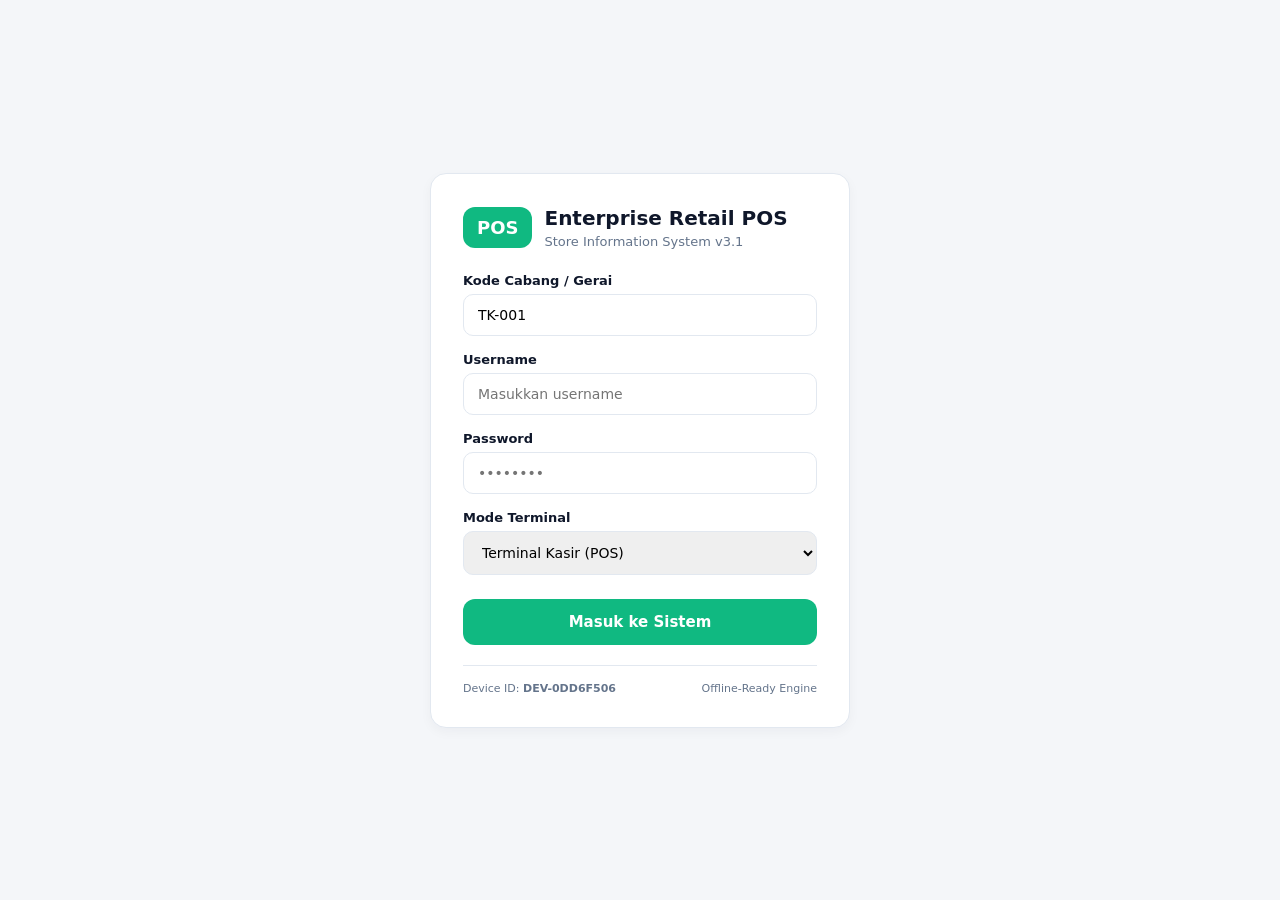
==== index.html @ 14ffc99a "feat: Add index.html for initial loading screen and service worker registration" ====
<!DOCTYPE html>
<html lang="id">
<head>
  <meta charset="UTF-8">
  <meta name="viewport" content="width=device-width, initial-scale=1.0">
  <meta http-equiv="refresh" content="0; url=login.html">
  <title>Enterprise Retail POS & SIS v3.1</title>
  <style>
    body {
      margin: 0;
      height: 100vh;
      display: flex;
      flex-direction: column;
      align-items: center;
      justify-content: center;
      background-color: #F4F6F9;
      color: #0F172A;
      font-family: 'Inter', system-ui, -apple-system, sans-serif;
    }
    .loader {
      width: 36px;
      height: 36px;
      border: 4px solid #E2E8F0;
      border-top-color: #2563EB;
      border-radius: 50%;
      animation: spin 0.8s linear infinite;
      margin-bottom: 14px;
    }
    @keyframes spin {
      to { transform: rotate(360deg); }
    }
    a {
      color: #2563EB;
      text-decoration: none;
      font-weight: 600;
    }
  </style>
  <script>
    if ('serviceWorker' in navigator) {
      navigator.serviceWorker.register('./sw.js').catch(() => {});
    }
    window.location.replace('login.html');
  </script>
</head>
<body>
  <div class="loader"></div>
  <div>Memuat sistem kasir... <a href="login.html">Lanjutkan ke Login</a></div>
</body>
</html>
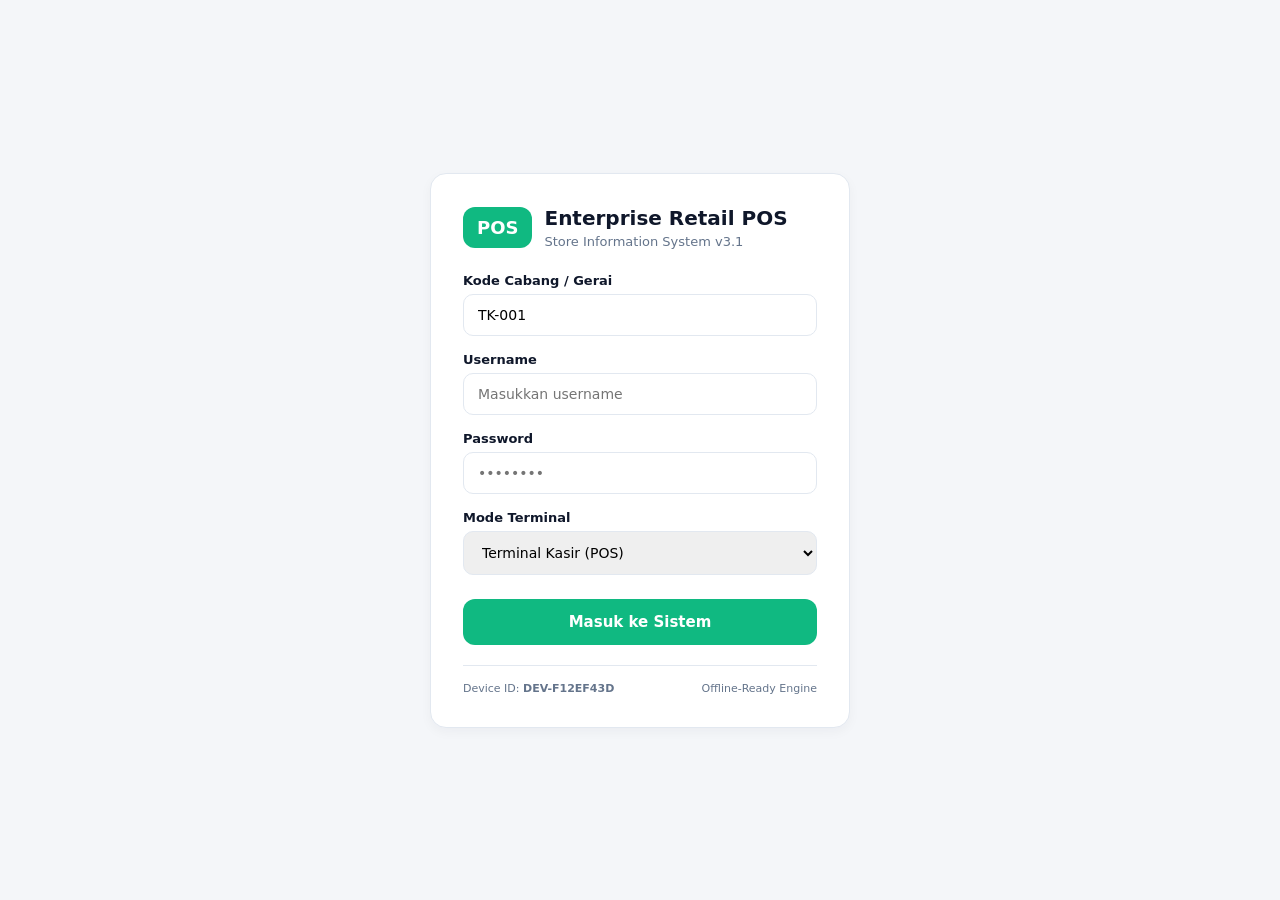
==== commit db8c1c5c: "feat: Revamp admin dashboard layout and functionality - Updated index.html to enhance the admin inte" ====
--- a/index.html
+++ b/index.html
@@ -2,48 +2,432 @@
 <html lang="id">
 <head>
   <meta charset="UTF-8">
-  <meta name="viewport" content="width=device-width, initial-scale=1.0">
-  <meta http-equiv="refresh" content="0; url=login.html">
-  <title>Enterprise Retail POS & SIS v3.1</title>
+  <title>Admin & SIS - Enterprise Retail POS v3.1</title>
   <style>
-    body {
-      margin: 0;
-      height: 100vh;
-      display: flex;
-      flex-direction: column;
-      align-items: center;
-      justify-content: center;
-      background-color: #F4F6F9;
-      color: #0F172A;
-      font-family: 'Inter', system-ui, -apple-system, sans-serif;
-    }
-    .loader {
-      width: 36px;
-      height: 36px;
-      border: 4px solid #E2E8F0;
-      border-top-color: #2563EB;
-      border-radius: 50%;
-      animation: spin 0.8s linear infinite;
-      margin-bottom: 14px;
-    }
-    @keyframes spin {
-      to { transform: rotate(360deg); }
-    }
-    a {
-      color: #2563EB;
-      text-decoration: none;
-      font-weight: 600;
+    :root {
+      --bg-canvas: #F4F6F9; --surface: #FFFFFF; --border: #E2E8F0;
+      --primary: #10B981; --blue: #2563EB; --amber: #F59E0B; --red: #DC2626; --violet: #7C3AED;
+      --text-main: #0F172A; --text-muted: #64748B;
+    }
+    * { box-sizing: border-box; font-family: 'Inter', system-ui, sans-serif; }
+    body { margin: 0; background: var(--bg-canvas); color: var(--text-main); }
+
+    /* Top Navbar */
+    .topbar {
+      height: 64px; background: var(--surface); border-bottom: 1px solid var(--border);
+      padding: 0 24px; display: flex; align-items: center; justify-content: space-between;
+      position: sticky; top: 0; z-index: 10;
+    }
+    .nav-tabs { display: flex; gap: 6px; flex-wrap: wrap; }
+    .tab-btn {
+      padding: 8px 12px; border-radius: 10px; border: 1px solid transparent;
+      background: transparent; font-weight: 600; cursor: pointer; color: var(--text-muted); font-size: 13px;
+    }
+    .tab-btn.active { background: #ECFDF5; color: var(--primary); border-color: #A7F3D0; }
+
+    /* Bento Grid Layout */
+    .container { max-width: 1380px; margin: 20px auto; padding: 0 20px; }
+    .bento-kpi { display: grid; grid-template-columns: repeat(4, 1fr); gap: 16px; margin-bottom: 20px; }
+    .card {
+      background: var(--surface); border-radius: 16px; border: 1px solid var(--border);
+      box-shadow: 0 4px 12px rgba(15, 23, 42, 0.04); padding: 20px;
+    }
+    .kpi-label { font-size: 13px; color: var(--text-muted); font-weight: 600; }
+    .kpi-val { font-size: 24px; font-weight: 800; margin-top: 8px; font-variant-numeric: tabular-nums; }
+    .bento-main { display: grid; grid-template-columns: 2fr 1fr; gap: 16px; }
+    .bento-2col { display: grid; grid-template-columns: 1fr 1fr; gap: 16px; margin-bottom: 16px; }
+
+    table { width: 100%; border-collapse: collapse; font-size: 13px; }
+    th, td { padding: 10px 12px; text-align: left; border-bottom: 1px solid var(--border); }
+    th { background: #F8FAFC; font-weight: 700; color: var(--text-muted); }
+
+    .btn {
+      padding: 9px 14px; border-radius: 10px; border: none; font-weight: 600;
+      cursor: pointer; color: #fff; font-size: 13px;
+    }
+    .btn-green { background: var(--primary); }
+    .btn-blue { background: var(--blue); }
+    .btn-violet { background: var(--violet); }
+    .btn-amber { background: var(--amber); }
+    .btn-red { background: var(--red); }
+    .btn-sm { padding: 5px 10px; font-size: 12px; border-radius: 8px; }
+    .form-row { display: grid; grid-template-columns: repeat(3, 1fr); gap: 12px; margin-bottom: 12px; }
+    input, select { padding: 10px; border-radius: 8px; border: 1px solid var(--border); width: 100%; font-size: 13px; }
+    .section { display: none; }
+    .section.active { display: block; }
+    .badge { padding: 4px 8px; border-radius: 6px; font-size: 11px; font-weight: 700; }
+    .badge-danger { background: #FEF2F2; color: var(--red); }
+    .badge-ok { background: #ECFDF5; color: var(--primary); }
+
+    /* Print Style Khusus Label Harga Rak */
+    @media print {
+      body * { visibility: hidden; }
+      #priceTagPrintArea, #priceTagPrintArea * { visibility: visible; }
+      #priceTagPrintArea {
+        position: absolute; left: 0; top: 0; width: 100%;
+        display: grid !important; grid-template-columns: repeat(3, 1fr); gap: 8px;
+      }
     }
   </style>
-  <script>
-    if ('serviceWorker' in navigator) {
-      navigator.serviceWorker.register('./sw.js').catch(() => {});
-    }
-    window.location.replace('login.html');
-  </script>
 </head>
 <body>
-  <div class="loader"></div>
-  <div>Memuat sistem kasir... <a href="login.html">Lanjutkan ke Login</a></div>
+  <header class="topbar">
+    <div>
+      <strong id="storeTitle">SIS Backoffice</strong> •
+      <span id="userBadge" style="font-size: 13px; color: var(--text-muted);">Loading...</span>
+    </div>
+    <div class="nav-tabs">
+      <button class="tab-btn active" onclick="switchTab('dashboard', this)">Dashboard KPI</button>
+      <button class="tab-btn" onclick="switchTab('master', this)">Master & Promo</button>
+      <button class="tab-btn" onclick="switchTab('members', this)">Member & Piutang</button>
+      <button class="tab-btn" onclick="switchTab('gudang', this)">Gudang & Mutasi</button>
+      <button class="tab-btn" onclick="switchTab('so', this)">Blind Stock Opname</button>
+      <button class="tab-btn" onclick="switchTab('brankas', this)">Brankas & Setoran</button>
+      <button class="tab-btn" onclick="switchTab('users', this)">User & Device</button>
+      <button class="tab-btn" onclick="switchTab('suppliers', this)">Supplier & Beli</button>
+      <button class="tab-btn" onclick="switchTab('reports', this)">Laporan Laba Rugi</button>
+      <button class="btn btn-blue" onclick="goKasir()">Buka Layar Kasir</button>
+      <button class="btn btn-red" onclick="logout()">Keluar</button>
+    </div>
+  </header>
+
+  <main class="container">
+    <!-- TAB 1: DASHBOARD KPI -->
+    <div id="tab-dashboard" class="section active">
+      <div class="bento-kpi">
+        <div class="card">
+          <div class="kpi-label">Omzet Hari Ini</div>
+          <div class="kpi-val" id="kpiOmzet">Rp 0</div>
+        </div>
+        <div class="card">
+          <div class="kpi-label">Jumlah Transaksi</div>
+          <div class="kpi-val" id="kpiStruk">0</div>
+        </div>
+        <div class="card">
+          <div class="kpi-label">Peringatan Stok Menipis</div>
+          <div class="kpi-val" id="kpiLowStock" style="color: var(--amber);">0 SKU</div>
+        </div>
+        <div class="card">
+          <div class="kpi-label">Anomali / Flagged Fraud</div>
+          <div class="kpi-val" id="kpiFraud" style="color: var(--red);">0</div>
+        </div>
+      </div>
+
+      <div class="bento-main">
+        <div class="card">
+          <h3 style="margin-top:0;">Log Keamanan & Audit Trail Terbaru</h3>
+          <table>
+            <thead>
+              <tr><th>Waktu</th><th>Toko</th><th>User</th><th>Aktivitas</th><th>Keterangan</th></tr>
+            </thead>
+            <tbody id="auditTableBody"></tbody>
+          </table>
+        </div>
+        <div class="card">
+          <div style="display:flex; justify-content:space-between; align-items:center; margin-bottom:10px;">
+            <h3 style="margin:0;">Antrean Cetak Price Tag Rak</h3>
+            <button class="btn btn-blue btn-sm" onclick="printPendingPriceTags()">Cetak Label Rak</button>
+          </div>
+          <table>
+            <thead>
+              <tr><th>SKU / Barang</th><th>Harga Baru</th></tr>
+            </thead>
+            <tbody id="priceTagBody"></tbody>
+          </table>
+        </div>
+      </div>
+    </div>
+
+    <!-- TAB 2: MASTER BARANG & PROMO -->
+    <div id="tab-master" class="section">
+      <div class="bento-2col">
+        <div class="card">
+          <h3 style="margin-top:0;">Tambah / Ubah Master Barang</h3>
+          <div class="form-row">
+            <input type="text" id="prdSku" placeholder="SKU (misal: SKU-1005)">
+            <input type="text" id="prdBarcode" placeholder="Barcode (pisah koma jika >1)">
+            <input type="text" id="prdNama" placeholder="Nama Barang">
+          </div>
+          <div class="form-row">
+            <input type="text" id="prdKategori" placeholder="Kategori (Minuman/Snack)">
+            <input type="text" id="prdSatuan" placeholder="Satuan (PCS / PACK:12 / DUS:40)">
+            <select id="prdHighRisk">
+              <option value="false">Risiko Normal</option>
+              <option value="true">High-Risk Item (SO Harian)</option>
+            </select>
+          </div>
+          <div class="form-row">
+            <input type="number" id="prdModal" placeholder="Harga Modal / HPP (Rp)">
+            <input type="number" id="prdJual" placeholder="Harga Jual Toko (Rp)">
+            <button class="btn btn-green" onclick="submitProduct()">Simpan Barang</button>
+          </div>
+        </div>
+
+        <div class="card">
+          <h3 style="margin-top:0;">Buat Promo Otomatis (Tiered / Bundling / PWP)</h3>
+          <div class="form-row">
+            <select id="prmJenis">
+              <option value="DISCOUNT">DISCOUNT - Potongan Langsung</option>
+              <option value="TIERED">TIERED - Harga Grosir Bertingkat</option>
+              <option value="BUNDLING">BUNDLING - Paket Mix & Match</option>
+              <option value="PWP">PWP - Tebus Murah</option>
+            </select>
+            <input type="text" id="prmBarcodeSyarat" placeholder="Barcode Syarat">
+            <input type="number" id="prmMinQty" placeholder="Min Qty / Min Belanja">
+          </div>
+          <div class="form-row">
+            <input type="text" id="prmBarcodeHadiah" placeholder="Barcode Hadiah (Khusus PWP)">
+            <input type="number" id="prmHarga" placeholder="Harga Promo / Potongan (Rp)">
+            <button class="btn btn-violet" onclick="submitPromo()">Simpan Promo</button>
+          </div>
+          <div class="form-row">
+            <input type="date" id="prmMulai" title="Tanggal Mulai">
+            <input type="date" id="prmSelesai" title="Tanggal Selesai">
+            <div></div>
+          </div>
+        </div>
+      </div>
+
+      <div class="card">
+        <h3 style="margin-top:0;">Katalog Master Barang</h3>
+        <table>
+          <thead>
+            <tr><th>SKU</th><th>Barcode</th><th>Nama Barang</th><th>Kategori</th><th>Satuan</th><th>HPP</th><th>Harga Jual</th><th>Aksi</th></tr>
+          </thead>
+          <tbody id="masterCatalogBody"></tbody>
+        </table>
+      </div>
+    </div>
+
+    <!-- TAB 3: MEMBER & PIUTANG PELANGGAN (RENE CRM) -->
+    <div id="tab-members" class="section">
+      <div class="card" style="margin-bottom:16px;">
+        <h3 style="margin-top:0;">Tambah / Perbarui Data Member & Limit Piutang</h3>
+        <div class="form-row">
+          <input type="text" id="mbrCardCode" placeholder="Kode Kartu / No. Member">
+          <input type="text" id="mbrNama" placeholder="Nama Pelanggan">
+          <input type="text" id="mbrPhone" placeholder="Nomor HP (WhatsApp)">
+        </div>
+        <div class="form-row">
+          <select id="mbrLevel">
+            <option value="SILVER">SILVER (Member Reguler)</option>
+            <option value="GOLD">GOLD (Member VIP)</option>
+            <option value="GROSIR">GROSIR / RESELLER</option>
+          </select>
+          <input type="number" id="mbrDiscountPct" placeholder="Diskon Member Otomatis (%)" min="0" max="100">
+          <input type="number" id="mbrCreditLimit" placeholder="Limit Kredit / Tempo (Rp)" min="0">
+        </div>
+        <button class="btn btn-green" onclick="submitMemberAdmin()">Simpan Data Member</button>
+      </div>
+
+      <div class="card">
+        <h3 style="margin-top:0;">Daftar Member, Saldo Poin & Kartu Piutang</h3>
+        <table>
+          <thead>
+            <tr>
+              <th>ID</th><th>Kode Kartu</th><th>Nama Pelanggan</th><th>No. HP</th>
+              <th>Level</th><th>Diskon</th><th>Saldo Poin</th><th>Limit Piutang</th><th>Sisa Piutang</th><th>Aksi</th>
+            </tr>
+          </thead>
+          <tbody id="membersTableBody"></tbody>
+        </table>
+      </div>
+    </div>
+
+    <!-- TAB 4: GUDANG LPB, NRB & MUTASI ANTAR TOKO -->
+    <div id="tab-gudang" class="section">
+      <div class="card" style="margin-bottom: 16px;">
+        <h3 style="margin-top:0;">Input Penerimaan (LPB) / Retur Rusak (NRB) / Mutasi Antar Toko</h3>
+        <div class="form-row">
+          <select id="docTipe">
+            <option value="LPB">LPB - Penerimaan Barang Masuk</option>
+            <option value="NRB">NRB - Retur Barang Rusak / Kedaluwarsa</option>
+            <option value="MUTASI_OUT">Mutasi Keluar Antar Toko (Transfer Out)</option>
+            <option value="MUTASI_IN">Mutasi Masuk Antar Toko (Transfer In)</option>
+          </select>
+          <input type="text" id="docAsal" placeholder="Asal Gudang / Supplier / Kode Toko Tujuan">
+          <input type="password" id="docPin" placeholder="PIN Supervisor (Jika Pramuniaga)">
+        </div>
+        <div class="form-row">
+          <input type="text" id="docSku" placeholder="Kode SKU (misal: SKU-1001)">
+          <input type="number" id="docQty" placeholder="Jumlah Fisik Pcs (Qty)">
+          <input type="date" id="docExpired" title="Tanggal Kedaluwarsa (FEFO)">
+        </div>
+        <button class="btn btn-green" onclick="submitGudangDoc()">Simpan & Proses Stok</button>
+      </div>
+    </div>
+
+    <!-- TAB 5: BLIND STOCK OPNAME -->
+    <div id="tab-so" class="section">
+      <div class="card">
+        <div style="display:flex; justify-content:space-between; align-items:center; margin-bottom:12px;">
+          <div>
+            <h3 style="margin:0;">Stock Opname (Metode Blind Count)</h3>
+            <small style="color:var(--text-muted);">Stok komputer disembunyikan agar perhitungan fisik objektif.</small>
+          </div>
+          <div style="display:flex; gap:8px;">
+            <select id="jenisSO" style="width:180px;">
+              <option value="PARSIAL">SO Parsial (Harian)</option>
+              <option value="GRAND">Grand SO (Bulanan)</option>
+            </select>
+            <input type="password" id="soPin" placeholder="PIN Kepala Toko" style="width:160px;">
+            <button class="btn btn-green" onclick="submitSO()">Simpan Hasil SO</button>
+          </div>
+        </div>
+        <table>
+          <thead>
+            <tr><th>SKU</th><th>Barcode</th><th>Nama Barang</th><th>Satuan</th><th>Input Hitungan Fisik Rak</th></tr>
+          </thead>
+          <tbody id="soTableBody"></tbody>
+        </table>
+      </div>
+    </div>
+
+    <!-- TAB 6: BRANKAS & SETORAN -->
+    <div id="tab-brankas" class="section">
+      <div class="card" style="max-width: 600px;">
+        <h3 style="margin-top:0;">Pencatatan Kas Brankas & Setoran Bank</h3>
+        <div style="display:flex; flex-direction:column; gap:12px;">
+          <select id="kasJenis">
+            <option value="SETOR_BANK">Setoran Tunai ke Bank</option>
+            <option value="CASH_DROP">Cash Drop dari Laci Kasir</option>
+            <option value="BIAYA_OPS">Pengeluaran Operasional Toko</option>
+          </select>
+          <input type="number" id="kasNominal" placeholder="Nominal (Rp)">
+          <input type="text" id="kasKet" placeholder="Keterangan / Nomor Referensi Bukti Setor">
+          <button class="btn btn-green" onclick="submitKasBrankas()">Catat Transaksi Brankas</button>
+        </div>
+      </div>
+    </div>
+
+    <!-- TAB 7: MANAJEMEN USER & DEVICE BINDING -->
+    <div id="tab-users" class="section">
+      <div class="card" style="margin-bottom:16px;">
+        <h3 style="margin-top:0;">Tambah Pengguna Baru (RBAC)</h3>
+        <div class="form-row">
+          <input type="text" id="usrNama" placeholder="Nama Lengkap Karyawan">
+          <input type="text" id="usrUsername" placeholder="Username Login">
+          <input type="password" id="usrPassword" placeholder="Password Login">
+        </div>
+        <div class="form-row">
+          <input type="password" id="usrPin" placeholder="PIN Otorisasi (Kosongkan untuk Kasir)">
+          <select id="usrRole">
+            <option value="Kasir">Kasir</option>
+            <option value="Pramuniaga">Pramuniaga</option>
+            <option value="Kepala Toko">Kepala Toko</option>
+            <option value="Korwil">Korwil</option>
+          </select>
+          <input type="text" id="usrToko" placeholder="Kode Toko (misal: TK-001 atau ALL)">
+        </div>
+        <button class="btn btn-green" onclick="submitNewUser()">Simpan User Baru</button>
+      </div>
+
+      <div class="card">
+        <h3 style="margin-top:0;">Daftar Pengguna & Kontrol Device Binding</h3>
+        <table>
+          <thead>
+            <tr><th>ID</th><th>Nama</th><th>Username</th><th>Role</th><th>Akses Toko</th><th>Registered Device ID</th><th>Aksi Device</th></tr>
+          </thead>
+          <tbody id="usersTableBody"></tbody>
+        </table>
+      </div>
+    </div>
+
+    <!-- TAB 8: SUPPLIER, PEMBELIAN LPB & HUTANG USAHA -->
+    <div id="tab-suppliers" class="section">
+      <div class="bento-2col">
+        <div class="card">
+          <h3 style="margin-top:0;">Master Pemasok (Supplier)</h3>
+          <div class="form-row">
+            <input type="text" id="supId" placeholder="Kode (Otomatis jika kosong)">
+            <input type="text" id="supNama" placeholder="Nama PT / Supplier">
+            <input type="text" id="supHp" placeholder="No. HP / Sales">
+          </div>
+          <div class="form-row">
+            <input type="text" id="supAlamat" placeholder="Alamat / Kota">
+            <input type="number" id="supTermin" placeholder="Termin Tempo (Hari)" value="14">
+            <button class="btn btn-green" onclick="submitSupplier()">Simpan Supplier</button>
+          </div>
+        </div>
+
+        <div class="card">
+          <h3 style="margin-top:0;">Faktur Pembelian Barang (Update Stok & HPP)</h3>
+          <div class="form-row">
+            <select id="purSupplierId"></select>
+            <input type="text" id="purNoFaktur" placeholder="No. Faktur Supplier">
+            <select id="purPayMethod">
+              <option value="TUNAI">Bayar Lunas / Tunai</option>
+              <option value="TEMPO">Kredit / Tempo Supplier</option>
+            </select>
+          </div>
+          <div class="form-row">
+            <input type="text" id="purSku" placeholder="Kode SKU (misal: SKU-1001)">
+            <input type="number" id="purQty" placeholder="Qty Beli (Pcs)">
+            <input type="number" id="purBuyPrice" placeholder="Harga Beli Satuan (Rp)">
+          </div>
+          <button class="btn btn-blue" onclick="submitPurchaseInvoice()">Simpan Faktur Pembelian</button>
+        </div>
+      </div>
+
+      <div class="card">
+        <h3 style="margin-top:0;">Daftar Supplier & Kartu Hutang Usaha</h3>
+        <table>
+          <thead>
+            <tr><th>Kode</th><th>Nama Supplier</th><th>Kontak</th><th>Termin</th><th>Sisa Hutang Toko</th><th>Aksi</th></tr>
+          </thead>
+          <tbody id="suppliersTableBody"></tbody>
+        </table>
+      </div>
+    </div>
+
+    <!-- TAB 9: LAPORAN PENJUALAN & LABA RUGI (X/Z-REPORT) -->
+    <div id="tab-reports" class="section">
+      <div class="card" style="margin-bottom:16px; display:flex; gap:12px; align-items:center; flex-wrap:wrap;">
+        <strong>Periode Laporan:</strong>
+        <input type="date" id="repStartDate" style="width:170px;">
+        <span>s/d</span>
+        <input type="date" id="repEndDate" style="width:170px;">
+        <button class="btn btn-blue" onclick="loadSalesProfitReport()">Tampilkan Laporan</button>
+      </div>
+
+      <div class="bento-kpi">
+        <div class="card">
+          <div class="kpi-label">Penjualan Bersih (Net Sales)</div>
+          <div class="kpi-val" id="repNetSales">Rp 0</div>
+          <small id="repReturnInfo" style="color:var(--red);">Retur: Rp 0</small>
+        </div>
+        <div class="card">
+          <div class="kpi-label">Total HPP Terjual</div>
+          <div class="kpi-val" id="repTotalHpp" style="color:var(--text-muted);">Rp 0</div>
+        </div>
+        <div class="card">
+          <div class="kpi-label">Estimasi Laba Kotor (Gross Profit)</div>
+          <div class="kpi-val" id="repGrossProfit" style="color:var(--primary);">Rp 0</div>
+        </div>
+        <div class="card">
+          <div class="kpi-label">Rincian Pembayaran</div>
+          <div style="font-size:12px; margin-top:6px; line-height:1.6;" id="repPaymentBreakdown">
+            Tunai: Rp 0 | QRIS: Rp 0<br>EDC: Rp 0 | Tempo: Rp 0
+          </div>
+        </div>
+      </div>
+
+      <div class="card">
+        <h3 style="margin-top:0;">Rincian Transaksi Periode Terpilih (Maks. 50 Terbaru)</h3>
+        <table>
+          <thead>
+            <tr><th>No. Struk</th><th>Waktu</th><th>Kasir</th><th>Tipe</th><th>Total</th></tr>
+          </thead>
+          <tbody id="repTrxTableBody"></tbody>
+        </table>
+      </div>
+    </div>
+  </main>
+
+  <!-- WADAH CETAK LABEL HARGA RAK (PRICE TAG) -->
+  <div id="priceTagPrintArea" style="display:none;"></div>
+
+  <script src="JS/js_api.js"></script>
+  <script src="JS/js_admin.js"></script>
 </body>
 </html>
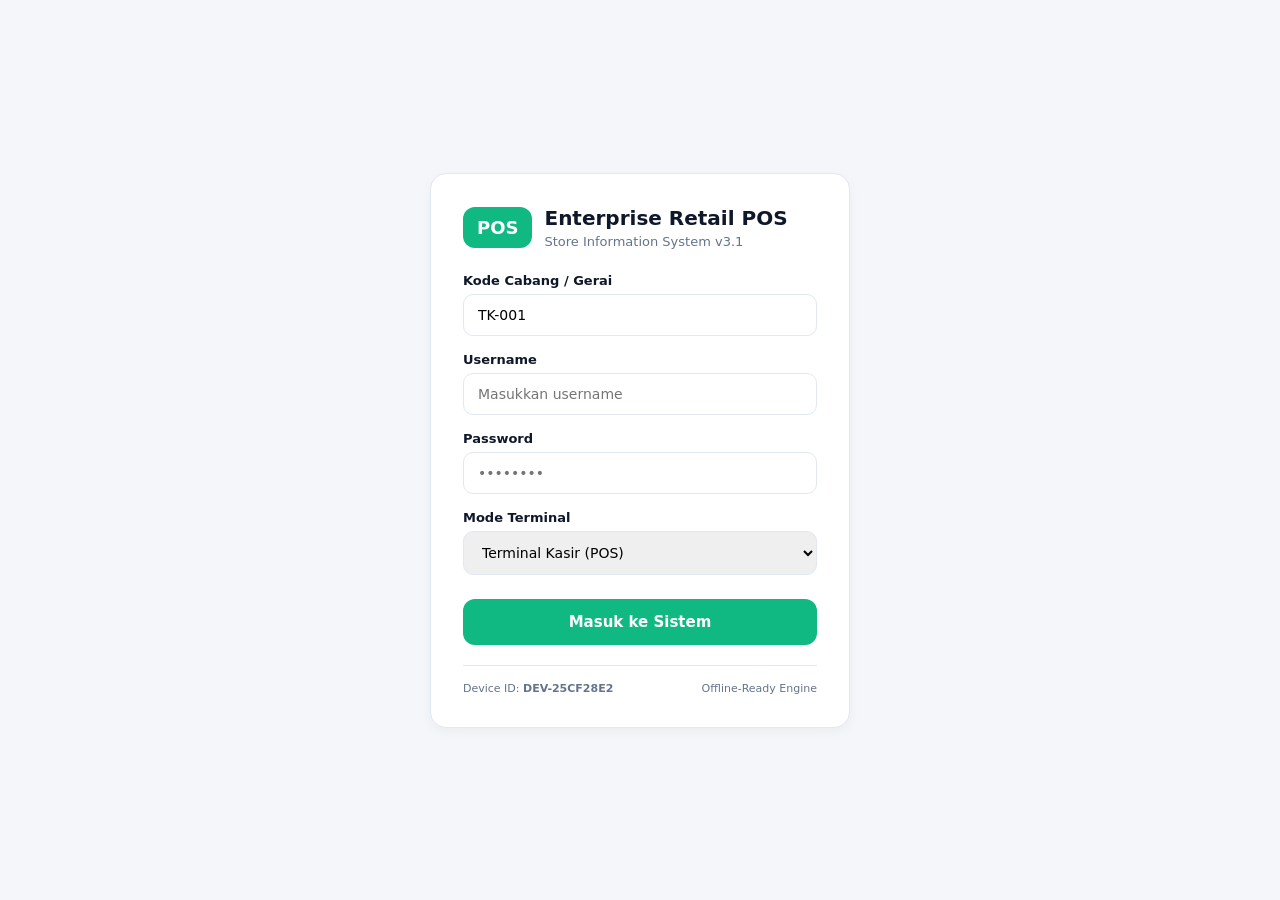
==== commit f5c047e6: "feat: Update admin interface and login redirection with improved styling and autocomplete attributes" ====
--- a/index.html
+++ b/index.html
@@ -2,432 +2,17 @@
 <html lang="id">
 <head>
   <meta charset="UTF-8">
-  <title>Admin & SIS - Enterprise Retail POS v3.1</title>
-  <style>
-    :root {
-      --bg-canvas: #F4F6F9; --surface: #FFFFFF; --border: #E2E8F0;
-      --primary: #10B981; --blue: #2563EB; --amber: #F59E0B; --red: #DC2626; --violet: #7C3AED;
-      --text-main: #0F172A; --text-muted: #64748B;
+  <title>Danish POS & SIS v3.5</title>
+  <script>
+    const session = JSON.parse(localStorage.getItem('POS_SESSION') || 'null');
+    if (session && session.token) {
+      window.location.replace(session.user.role === 'Kasir' ? 'kasir.html' : 'admin.html');
+    } else {
+      window.location.replace('login.html');
     }
-    * { box-sizing: border-box; font-family: 'Inter', system-ui, sans-serif; }
-    body { margin: 0; background: var(--bg-canvas); color: var(--text-main); }
-
-    /* Top Navbar */
-    .topbar {
-      height: 64px; background: var(--surface); border-bottom: 1px solid var(--border);
-      padding: 0 24px; display: flex; align-items: center; justify-content: space-between;
-      position: sticky; top: 0; z-index: 10;
-    }
-    .nav-tabs { display: flex; gap: 6px; flex-wrap: wrap; }
-    .tab-btn {
-      padding: 8px 12px; border-radius: 10px; border: 1px solid transparent;
-      background: transparent; font-weight: 600; cursor: pointer; color: var(--text-muted); font-size: 13px;
-    }
-    .tab-btn.active { background: #ECFDF5; color: var(--primary); border-color: #A7F3D0; }
-
-    /* Bento Grid Layout */
-    .container { max-width: 1380px; margin: 20px auto; padding: 0 20px; }
-    .bento-kpi { display: grid; grid-template-columns: repeat(4, 1fr); gap: 16px; margin-bottom: 20px; }
-    .card {
-      background: var(--surface); border-radius: 16px; border: 1px solid var(--border);
-      box-shadow: 0 4px 12px rgba(15, 23, 42, 0.04); padding: 20px;
-    }
-    .kpi-label { font-size: 13px; color: var(--text-muted); font-weight: 600; }
-    .kpi-val { font-size: 24px; font-weight: 800; margin-top: 8px; font-variant-numeric: tabular-nums; }
-    .bento-main { display: grid; grid-template-columns: 2fr 1fr; gap: 16px; }
-    .bento-2col { display: grid; grid-template-columns: 1fr 1fr; gap: 16px; margin-bottom: 16px; }
-
-    table { width: 100%; border-collapse: collapse; font-size: 13px; }
-    th, td { padding: 10px 12px; text-align: left; border-bottom: 1px solid var(--border); }
-    th { background: #F8FAFC; font-weight: 700; color: var(--text-muted); }
-
-    .btn {
-      padding: 9px 14px; border-radius: 10px; border: none; font-weight: 600;
-      cursor: pointer; color: #fff; font-size: 13px;
-    }
-    .btn-green { background: var(--primary); }
-    .btn-blue { background: var(--blue); }
-    .btn-violet { background: var(--violet); }
-    .btn-amber { background: var(--amber); }
-    .btn-red { background: var(--red); }
-    .btn-sm { padding: 5px 10px; font-size: 12px; border-radius: 8px; }
-    .form-row { display: grid; grid-template-columns: repeat(3, 1fr); gap: 12px; margin-bottom: 12px; }
-    input, select { padding: 10px; border-radius: 8px; border: 1px solid var(--border); width: 100%; font-size: 13px; }
-    .section { display: none; }
-    .section.active { display: block; }
-    .badge { padding: 4px 8px; border-radius: 6px; font-size: 11px; font-weight: 700; }
-    .badge-danger { background: #FEF2F2; color: var(--red); }
-    .badge-ok { background: #ECFDF5; color: var(--primary); }
-
-    /* Print Style Khusus Label Harga Rak */
-    @media print {
-      body * { visibility: hidden; }
-      #priceTagPrintArea, #priceTagPrintArea * { visibility: visible; }
-      #priceTagPrintArea {
-        position: absolute; left: 0; top: 0; width: 100%;
-        display: grid !important; grid-template-columns: repeat(3, 1fr); gap: 8px;
-      }
-    }
-  </style>
+  </script>
 </head>
 <body>
-  <header class="topbar">
-    <div>
-      <strong id="storeTitle">SIS Backoffice</strong> •
-      <span id="userBadge" style="font-size: 13px; color: var(--text-muted);">Loading...</span>
-    </div>
-    <div class="nav-tabs">
-      <button class="tab-btn active" onclick="switchTab('dashboard', this)">Dashboard KPI</button>
-      <button class="tab-btn" onclick="switchTab('master', this)">Master & Promo</button>
-      <button class="tab-btn" onclick="switchTab('members', this)">Member & Piutang</button>
-      <button class="tab-btn" onclick="switchTab('gudang', this)">Gudang & Mutasi</button>
-      <button class="tab-btn" onclick="switchTab('so', this)">Blind Stock Opname</button>
-      <button class="tab-btn" onclick="switchTab('brankas', this)">Brankas & Setoran</button>
-      <button class="tab-btn" onclick="switchTab('users', this)">User & Device</button>
-      <button class="tab-btn" onclick="switchTab('suppliers', this)">Supplier & Beli</button>
-      <button class="tab-btn" onclick="switchTab('reports', this)">Laporan Laba Rugi</button>
-      <button class="btn btn-blue" onclick="goKasir()">Buka Layar Kasir</button>
-      <button class="btn btn-red" onclick="logout()">Keluar</button>
-    </div>
-  </header>
-
-  <main class="container">
-    <!-- TAB 1: DASHBOARD KPI -->
-    <div id="tab-dashboard" class="section active">
-      <div class="bento-kpi">
-        <div class="card">
-          <div class="kpi-label">Omzet Hari Ini</div>
-          <div class="kpi-val" id="kpiOmzet">Rp 0</div>
-        </div>
-        <div class="card">
-          <div class="kpi-label">Jumlah Transaksi</div>
-          <div class="kpi-val" id="kpiStruk">0</div>
-        </div>
-        <div class="card">
-          <div class="kpi-label">Peringatan Stok Menipis</div>
-          <div class="kpi-val" id="kpiLowStock" style="color: var(--amber);">0 SKU</div>
-        </div>
-        <div class="card">
-          <div class="kpi-label">Anomali / Flagged Fraud</div>
-          <div class="kpi-val" id="kpiFraud" style="color: var(--red);">0</div>
-        </div>
-      </div>
-
-      <div class="bento-main">
-        <div class="card">
-          <h3 style="margin-top:0;">Log Keamanan & Audit Trail Terbaru</h3>
-          <table>
-            <thead>
-              <tr><th>Waktu</th><th>Toko</th><th>User</th><th>Aktivitas</th><th>Keterangan</th></tr>
-            </thead>
-            <tbody id="auditTableBody"></tbody>
-          </table>
-        </div>
-        <div class="card">
-          <div style="display:flex; justify-content:space-between; align-items:center; margin-bottom:10px;">
-            <h3 style="margin:0;">Antrean Cetak Price Tag Rak</h3>
-            <button class="btn btn-blue btn-sm" onclick="printPendingPriceTags()">Cetak Label Rak</button>
-          </div>
-          <table>
-            <thead>
-              <tr><th>SKU / Barang</th><th>Harga Baru</th></tr>
-            </thead>
-            <tbody id="priceTagBody"></tbody>
-          </table>
-        </div>
-      </div>
-    </div>
-
-    <!-- TAB 2: MASTER BARANG & PROMO -->
-    <div id="tab-master" class="section">
-      <div class="bento-2col">
-        <div class="card">
-          <h3 style="margin-top:0;">Tambah / Ubah Master Barang</h3>
-          <div class="form-row">
-            <input type="text" id="prdSku" placeholder="SKU (misal: SKU-1005)">
-            <input type="text" id="prdBarcode" placeholder="Barcode (pisah koma jika >1)">
-            <input type="text" id="prdNama" placeholder="Nama Barang">
-          </div>
-          <div class="form-row">
-            <input type="text" id="prdKategori" placeholder="Kategori (Minuman/Snack)">
-            <input type="text" id="prdSatuan" placeholder="Satuan (PCS / PACK:12 / DUS:40)">
-            <select id="prdHighRisk">
-              <option value="false">Risiko Normal</option>
-              <option value="true">High-Risk Item (SO Harian)</option>
-            </select>
-          </div>
-          <div class="form-row">
-            <input type="number" id="prdModal" placeholder="Harga Modal / HPP (Rp)">
-            <input type="number" id="prdJual" placeholder="Harga Jual Toko (Rp)">
-            <button class="btn btn-green" onclick="submitProduct()">Simpan Barang</button>
-          </div>
-        </div>
-
-        <div class="card">
-          <h3 style="margin-top:0;">Buat Promo Otomatis (Tiered / Bundling / PWP)</h3>
-          <div class="form-row">
-            <select id="prmJenis">
-              <option value="DISCOUNT">DISCOUNT - Potongan Langsung</option>
-              <option value="TIERED">TIERED - Harga Grosir Bertingkat</option>
-              <option value="BUNDLING">BUNDLING - Paket Mix & Match</option>
-              <option value="PWP">PWP - Tebus Murah</option>
-            </select>
-            <input type="text" id="prmBarcodeSyarat" placeholder="Barcode Syarat">
-            <input type="number" id="prmMinQty" placeholder="Min Qty / Min Belanja">
-          </div>
-          <div class="form-row">
-            <input type="text" id="prmBarcodeHadiah" placeholder="Barcode Hadiah (Khusus PWP)">
-            <input type="number" id="prmHarga" placeholder="Harga Promo / Potongan (Rp)">
-            <button class="btn btn-violet" onclick="submitPromo()">Simpan Promo</button>
-          </div>
-          <div class="form-row">
-            <input type="date" id="prmMulai" title="Tanggal Mulai">
-            <input type="date" id="prmSelesai" title="Tanggal Selesai">
-            <div></div>
-          </div>
-        </div>
-      </div>
-
-      <div class="card">
-        <h3 style="margin-top:0;">Katalog Master Barang</h3>
-        <table>
-          <thead>
-            <tr><th>SKU</th><th>Barcode</th><th>Nama Barang</th><th>Kategori</th><th>Satuan</th><th>HPP</th><th>Harga Jual</th><th>Aksi</th></tr>
-          </thead>
-          <tbody id="masterCatalogBody"></tbody>
-        </table>
-      </div>
-    </div>
-
-    <!-- TAB 3: MEMBER & PIUTANG PELANGGAN (RENE CRM) -->
-    <div id="tab-members" class="section">
-      <div class="card" style="margin-bottom:16px;">
-        <h3 style="margin-top:0;">Tambah / Perbarui Data Member & Limit Piutang</h3>
-        <div class="form-row">
-          <input type="text" id="mbrCardCode" placeholder="Kode Kartu / No. Member">
-          <input type="text" id="mbrNama" placeholder="Nama Pelanggan">
-          <input type="text" id="mbrPhone" placeholder="Nomor HP (WhatsApp)">
-        </div>
-        <div class="form-row">
-          <select id="mbrLevel">
-            <option value="SILVER">SILVER (Member Reguler)</option>
-            <option value="GOLD">GOLD (Member VIP)</option>
-            <option value="GROSIR">GROSIR / RESELLER</option>
-          </select>
-          <input type="number" id="mbrDiscountPct" placeholder="Diskon Member Otomatis (%)" min="0" max="100">
-          <input type="number" id="mbrCreditLimit" placeholder="Limit Kredit / Tempo (Rp)" min="0">
-        </div>
-        <button class="btn btn-green" onclick="submitMemberAdmin()">Simpan Data Member</button>
-      </div>
-
-      <div class="card">
-        <h3 style="margin-top:0;">Daftar Member, Saldo Poin & Kartu Piutang</h3>
-        <table>
-          <thead>
-            <tr>
-              <th>ID</th><th>Kode Kartu</th><th>Nama Pelanggan</th><th>No. HP</th>
-              <th>Level</th><th>Diskon</th><th>Saldo Poin</th><th>Limit Piutang</th><th>Sisa Piutang</th><th>Aksi</th>
-            </tr>
-          </thead>
-          <tbody id="membersTableBody"></tbody>
-        </table>
-      </div>
-    </div>
-
-    <!-- TAB 4: GUDANG LPB, NRB & MUTASI ANTAR TOKO -->
-    <div id="tab-gudang" class="section">
-      <div class="card" style="margin-bottom: 16px;">
-        <h3 style="margin-top:0;">Input Penerimaan (LPB) / Retur Rusak (NRB) / Mutasi Antar Toko</h3>
-        <div class="form-row">
-          <select id="docTipe">
-            <option value="LPB">LPB - Penerimaan Barang Masuk</option>
-            <option value="NRB">NRB - Retur Barang Rusak / Kedaluwarsa</option>
-            <option value="MUTASI_OUT">Mutasi Keluar Antar Toko (Transfer Out)</option>
-            <option value="MUTASI_IN">Mutasi Masuk Antar Toko (Transfer In)</option>
-          </select>
-          <input type="text" id="docAsal" placeholder="Asal Gudang / Supplier / Kode Toko Tujuan">
-          <input type="password" id="docPin" placeholder="PIN Supervisor (Jika Pramuniaga)">
-        </div>
-        <div class="form-row">
-          <input type="text" id="docSku" placeholder="Kode SKU (misal: SKU-1001)">
-          <input type="number" id="docQty" placeholder="Jumlah Fisik Pcs (Qty)">
-          <input type="date" id="docExpired" title="Tanggal Kedaluwarsa (FEFO)">
-        </div>
-        <button class="btn btn-green" onclick="submitGudangDoc()">Simpan & Proses Stok</button>
-      </div>
-    </div>
-
-    <!-- TAB 5: BLIND STOCK OPNAME -->
-    <div id="tab-so" class="section">
-      <div class="card">
-        <div style="display:flex; justify-content:space-between; align-items:center; margin-bottom:12px;">
-          <div>
-            <h3 style="margin:0;">Stock Opname (Metode Blind Count)</h3>
-            <small style="color:var(--text-muted);">Stok komputer disembunyikan agar perhitungan fisik objektif.</small>
-          </div>
-          <div style="display:flex; gap:8px;">
-            <select id="jenisSO" style="width:180px;">
-              <option value="PARSIAL">SO Parsial (Harian)</option>
-              <option value="GRAND">Grand SO (Bulanan)</option>
-            </select>
-            <input type="password" id="soPin" placeholder="PIN Kepala Toko" style="width:160px;">
-            <button class="btn btn-green" onclick="submitSO()">Simpan Hasil SO</button>
-          </div>
-        </div>
-        <table>
-          <thead>
-            <tr><th>SKU</th><th>Barcode</th><th>Nama Barang</th><th>Satuan</th><th>Input Hitungan Fisik Rak</th></tr>
-          </thead>
-          <tbody id="soTableBody"></tbody>
-        </table>
-      </div>
-    </div>
-
-    <!-- TAB 6: BRANKAS & SETORAN -->
-    <div id="tab-brankas" class="section">
-      <div class="card" style="max-width: 600px;">
-        <h3 style="margin-top:0;">Pencatatan Kas Brankas & Setoran Bank</h3>
-        <div style="display:flex; flex-direction:column; gap:12px;">
-          <select id="kasJenis">
-            <option value="SETOR_BANK">Setoran Tunai ke Bank</option>
-            <option value="CASH_DROP">Cash Drop dari Laci Kasir</option>
-            <option value="BIAYA_OPS">Pengeluaran Operasional Toko</option>
-          </select>
-          <input type="number" id="kasNominal" placeholder="Nominal (Rp)">
-          <input type="text" id="kasKet" placeholder="Keterangan / Nomor Referensi Bukti Setor">
-          <button class="btn btn-green" onclick="submitKasBrankas()">Catat Transaksi Brankas</button>
-        </div>
-      </div>
-    </div>
-
-    <!-- TAB 7: MANAJEMEN USER & DEVICE BINDING -->
-    <div id="tab-users" class="section">
-      <div class="card" style="margin-bottom:16px;">
-        <h3 style="margin-top:0;">Tambah Pengguna Baru (RBAC)</h3>
-        <div class="form-row">
-          <input type="text" id="usrNama" placeholder="Nama Lengkap Karyawan">
-          <input type="text" id="usrUsername" placeholder="Username Login">
-          <input type="password" id="usrPassword" placeholder="Password Login">
-        </div>
-        <div class="form-row">
-          <input type="password" id="usrPin" placeholder="PIN Otorisasi (Kosongkan untuk Kasir)">
-          <select id="usrRole">
-            <option value="Kasir">Kasir</option>
-            <option value="Pramuniaga">Pramuniaga</option>
-            <option value="Kepala Toko">Kepala Toko</option>
-            <option value="Korwil">Korwil</option>
-          </select>
-          <input type="text" id="usrToko" placeholder="Kode Toko (misal: TK-001 atau ALL)">
-        </div>
-        <button class="btn btn-green" onclick="submitNewUser()">Simpan User Baru</button>
-      </div>
-
-      <div class="card">
-        <h3 style="margin-top:0;">Daftar Pengguna & Kontrol Device Binding</h3>
-        <table>
-          <thead>
-            <tr><th>ID</th><th>Nama</th><th>Username</th><th>Role</th><th>Akses Toko</th><th>Registered Device ID</th><th>Aksi Device</th></tr>
-          </thead>
-          <tbody id="usersTableBody"></tbody>
-        </table>
-      </div>
-    </div>
-
-    <!-- TAB 8: SUPPLIER, PEMBELIAN LPB & HUTANG USAHA -->
-    <div id="tab-suppliers" class="section">
-      <div class="bento-2col">
-        <div class="card">
-          <h3 style="margin-top:0;">Master Pemasok (Supplier)</h3>
-          <div class="form-row">
-            <input type="text" id="supId" placeholder="Kode (Otomatis jika kosong)">
-            <input type="text" id="supNama" placeholder="Nama PT / Supplier">
-            <input type="text" id="supHp" placeholder="No. HP / Sales">
-          </div>
-          <div class="form-row">
-            <input type="text" id="supAlamat" placeholder="Alamat / Kota">
-            <input type="number" id="supTermin" placeholder="Termin Tempo (Hari)" value="14">
-            <button class="btn btn-green" onclick="submitSupplier()">Simpan Supplier</button>
-          </div>
-        </div>
-
-        <div class="card">
-          <h3 style="margin-top:0;">Faktur Pembelian Barang (Update Stok & HPP)</h3>
-          <div class="form-row">
-            <select id="purSupplierId"></select>
-            <input type="text" id="purNoFaktur" placeholder="No. Faktur Supplier">
-            <select id="purPayMethod">
-              <option value="TUNAI">Bayar Lunas / Tunai</option>
-              <option value="TEMPO">Kredit / Tempo Supplier</option>
-            </select>
-          </div>
-          <div class="form-row">
-            <input type="text" id="purSku" placeholder="Kode SKU (misal: SKU-1001)">
-            <input type="number" id="purQty" placeholder="Qty Beli (Pcs)">
-            <input type="number" id="purBuyPrice" placeholder="Harga Beli Satuan (Rp)">
-          </div>
-          <button class="btn btn-blue" onclick="submitPurchaseInvoice()">Simpan Faktur Pembelian</button>
-        </div>
-      </div>
-
-      <div class="card">
-        <h3 style="margin-top:0;">Daftar Supplier & Kartu Hutang Usaha</h3>
-        <table>
-          <thead>
-            <tr><th>Kode</th><th>Nama Supplier</th><th>Kontak</th><th>Termin</th><th>Sisa Hutang Toko</th><th>Aksi</th></tr>
-          </thead>
-          <tbody id="suppliersTableBody"></tbody>
-        </table>
-      </div>
-    </div>
-
-    <!-- TAB 9: LAPORAN PENJUALAN & LABA RUGI (X/Z-REPORT) -->
-    <div id="tab-reports" class="section">
-      <div class="card" style="margin-bottom:16px; display:flex; gap:12px; align-items:center; flex-wrap:wrap;">
-        <strong>Periode Laporan:</strong>
-        <input type="date" id="repStartDate" style="width:170px;">
-        <span>s/d</span>
-        <input type="date" id="repEndDate" style="width:170px;">
-        <button class="btn btn-blue" onclick="loadSalesProfitReport()">Tampilkan Laporan</button>
-      </div>
-
-      <div class="bento-kpi">
-        <div class="card">
-          <div class="kpi-label">Penjualan Bersih (Net Sales)</div>
-          <div class="kpi-val" id="repNetSales">Rp 0</div>
-          <small id="repReturnInfo" style="color:var(--red);">Retur: Rp 0</small>
-        </div>
-        <div class="card">
-          <div class="kpi-label">Total HPP Terjual</div>
-          <div class="kpi-val" id="repTotalHpp" style="color:var(--text-muted);">Rp 0</div>
-        </div>
-        <div class="card">
-          <div class="kpi-label">Estimasi Laba Kotor (Gross Profit)</div>
-          <div class="kpi-val" id="repGrossProfit" style="color:var(--primary);">Rp 0</div>
-        </div>
-        <div class="card">
-          <div class="kpi-label">Rincian Pembayaran</div>
-          <div style="font-size:12px; margin-top:6px; line-height:1.6;" id="repPaymentBreakdown">
-            Tunai: Rp 0 | QRIS: Rp 0<br>EDC: Rp 0 | Tempo: Rp 0
-          </div>
-        </div>
-      </div>
-
-      <div class="card">
-        <h3 style="margin-top:0;">Rincian Transaksi Periode Terpilih (Maks. 50 Terbaru)</h3>
-        <table>
-          <thead>
-            <tr><th>No. Struk</th><th>Waktu</th><th>Kasir</th><th>Tipe</th><th>Total</th></tr>
-          </thead>
-          <tbody id="repTrxTableBody"></tbody>
-        </table>
-      </div>
-    </div>
-  </main>
-
-  <!-- WADAH CETAK LABEL HARGA RAK (PRICE TAG) -->
-  <div id="priceTagPrintArea" style="display:none;"></div>
-
-  <script src="JS/js_api.js"></script>
-  <script src="JS/js_admin.js"></script>
+  <p style="font-family:sans-serif; padding:20px;">Mengarahkan ke halaman login...</p>
 </body>
 </html>
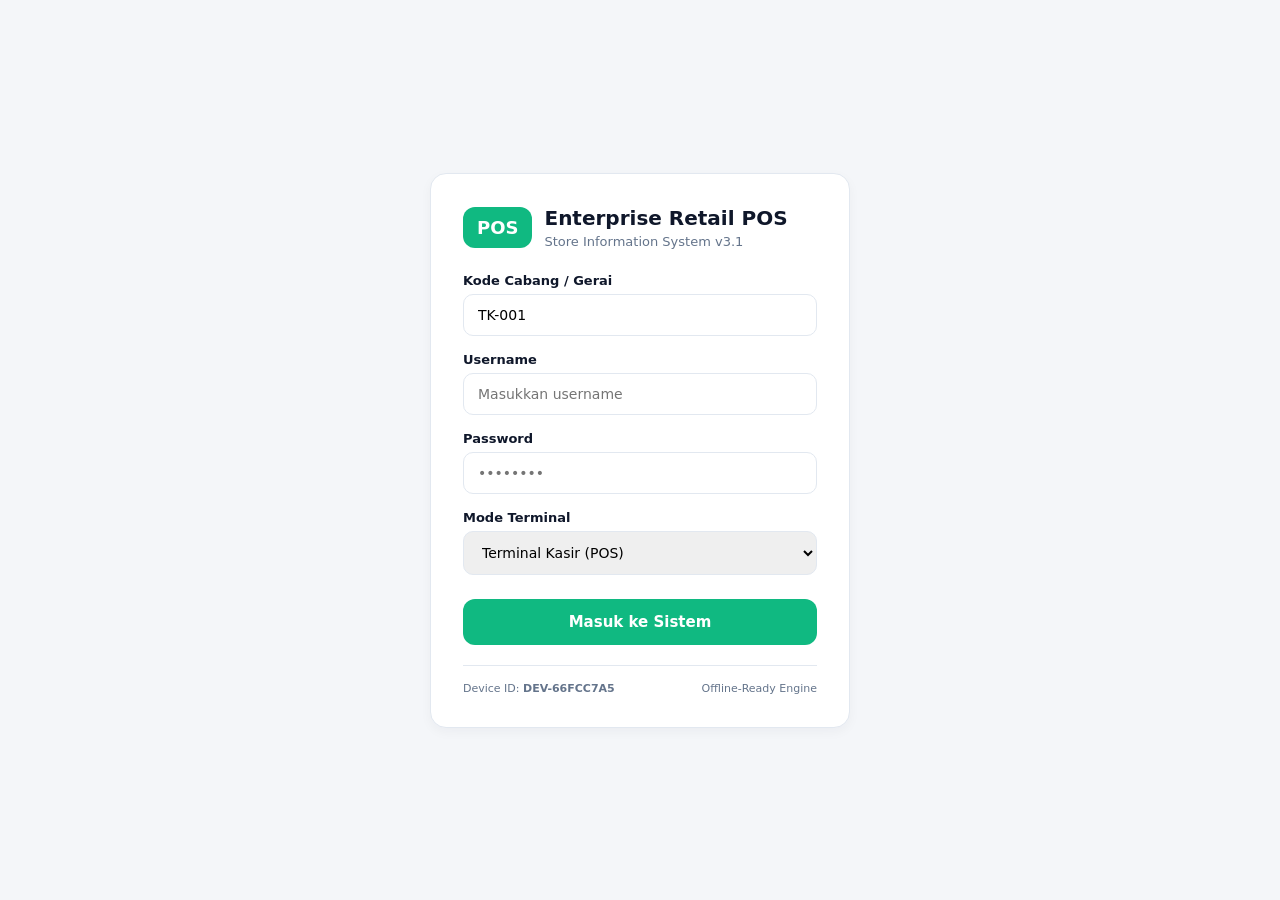
==== commit ee36090e: "feat: update version references to v1.0 across multiple HTML and JS files" ====
--- a/index.html
+++ b/index.html
@@ -2,7 +2,7 @@
 <html lang="id">
 <head>
   <meta charset="UTF-8">
-  <title>Danish POS & SIS v3.5</title>
+  <title>Danish POS & SISv1.0</title>
   <script>
     const session = JSON.parse(localStorage.getItem('POS_SESSION') || 'null');
     if (session && session.token) {
